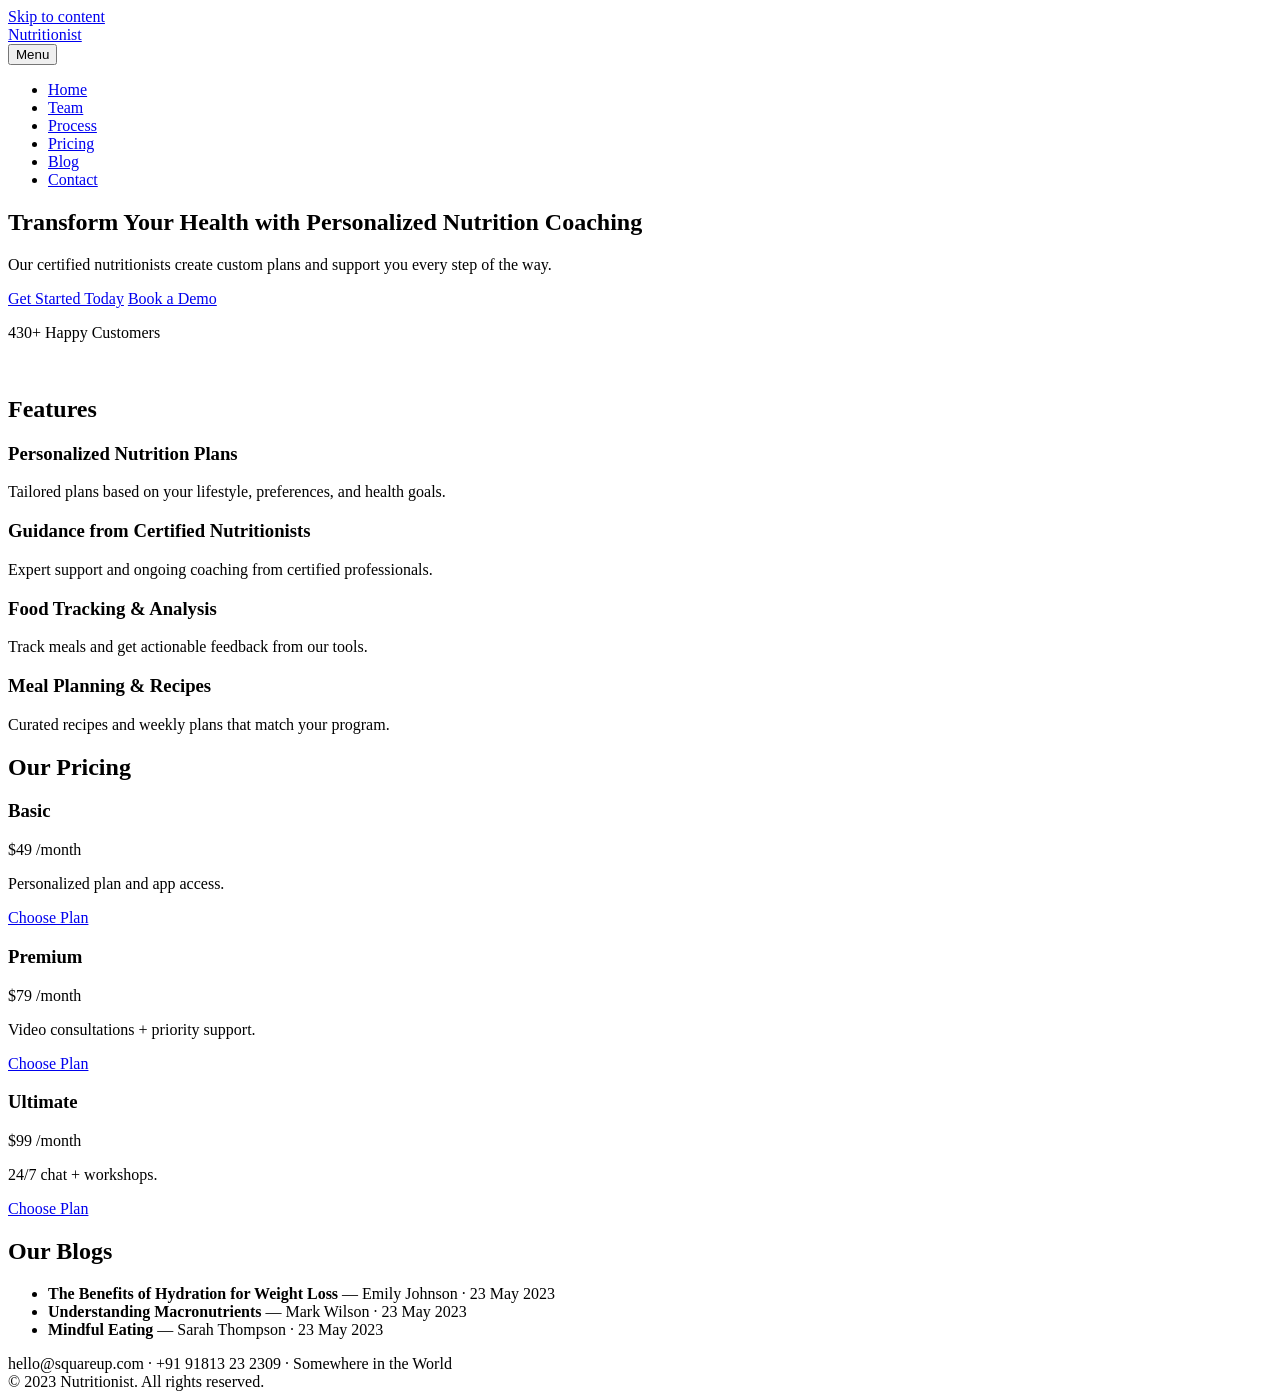
==== index.html @ 4e74ea40 "Create index.html" ====
<!doctype html>
<html lang="en">
<head>
  <meta charset="utf-8" />
  <meta name="viewport" content="width=device-width, initial-scale=1" />
  <title>Nutritionist — Home</title>
  <meta name="description" content="Personalized nutrition coaching — Transform your health with personalized plans and support." />
  <link rel="stylesheet" href="styles.css" />
  <!-- Structured data (JSON-LD) for basic organization info -->
  <script type="application/ld+json">
  {
    "@context":"https://schema.org",
    "@type":"Organization",
    "name":"Nutritionist",
    "url": ".",
    "logo": "images/home-large.jpg",
    "contactPoint": [{"@type":"ContactPoint","telephone":"+91 91813 23 2309","contactType":"customer support"}]
  }
  </script>
</head>
<body>
  <!-- Skip link for keyboard users -->
  <a class="skip-link" href="#main">Skip to content</a>

  <!-- Header / Navigation -->
  <header class="site-header" role="banner">
    <div class="container header-inner">
      <div class="brand" aria-hidden="false">
        <a href="index.html">Nutritionist</a>
      </div>

      <nav role="navigation" aria-label="Main navigation">
        <button id="nav-toggle" aria-controls="primary-nav" aria-expanded="false">Menu</button>
        <ul id="primary-nav" class="nav-list">
          <li><a href="index.html" aria-current="page">Home</a></li>
          <li><a href="team.html">Team</a></li>
          <li><a href="process.html">Process</a></li>
          <li><a href="#">Pricing</a></li>
          <li><a href="#">Blog</a></li>
          <li><a href="#">Contact</a></li>
        </ul>
      </nav>
    </div>
  </header>

  <main id="main" class="container" role="main">
    <!-- Hero -->
    <section class="hero" aria-labelledby="hero-heading">
      <div class="hero-content">
        <h1 id="hero-heading">Transform Your Health with <span class="highlight">Personalized Nutrition Coaching</span></h1>
        <p class="lead">Our certified nutritionists create custom plans and support you every step of the way.</p>
        <div class="hero-ctas">
          <a class="btn primary" href="#plans">Get Started Today</a>
          <a class="btn ghost" href="#demo">Book a Demo</a>
        </div>
        <p class="stat">430+ Happy Customers</p>
      </div>

      <!-- Responsive image: two sizes provided via srcset -->
      <figure class="hero-image" aria-hidden="true">
        <img 
          src="images/home-small.jpg" 
          srcset="images/home-small.jpg 600w, images/home-large.jpg 1200w"
          sizes="(max-width: 768px) 100vw, 50vw"
          alt="Smiling nutrition coach holding a bowl of fresh salad" />
      </figure>
    </section>

    <!-- Features grid -->
    <section id="features" class="features" aria-labelledby="features-heading">
      <h2 id="features-heading">Features</h2>
      <div class="grid features-grid">
        <article class="feature-card" aria-labelledby="f1">
          <h3 id="f1">Personalized Nutrition Plans</h3>
          <p>Tailored plans based on your lifestyle, preferences, and health goals.</p>
        </article>
        <article class="feature-card" aria-labelledby="f2">
          <h3 id="f2">Guidance from Certified Nutritionists</h3>
          <p>Expert support and ongoing coaching from certified professionals.</p>
        </article>
        <article class="feature-card" aria-labelledby="f3">
          <h3 id="f3">Food Tracking & Analysis</h3>
          <p>Track meals and get actionable feedback from our tools.</p>
        </article>
        <article class="feature-card" aria-labelledby="f4">
          <h3 id="f4">Meal Planning & Recipes</h3>
          <p>Curated recipes and weekly plans that match your program.</p>
        </article>
      </div>
    </section>

    <!-- Pricing teaser -->
    <section id="plans" class="pricing" aria-labelledby="pricing-heading">
      <h2 id="pricing-heading">Our Pricing</h2>
      <div class="grid pricing-grid">
        <div class="price-card" aria-hidden="false">
          <h3>Basic</h3>
          <p class="price">$49 <span>/month</span></p>
          <p>Personalized plan and app access.</p>
          <a class="btn" href="#">Choose Plan</a>
        </div>
        <div class="price-card featured" aria-hidden="false">
          <h3>Premium</h3>
          <p class="price">$79 <span>/month</span></p>
          <p>Video consultations + priority support.</p>
          <a class="btn primary" href="#">Choose Plan</a>
        </div>
        <div class="price-card" aria-hidden="false">
          <h3>Ultimate</h3>
          <p class="price">$99 <span>/month</span></p>
          <p>24/7 chat + workshops.</p>
          <a class="btn" href="#">Choose Plan</a>
        </div>
      </div>
    </section>

    <!-- Blog teasers (short) -->
    <section class="blog" aria-labelledby="blog-heading">
      <h2 id="blog-heading">Our Blogs</h2>
      <ul class="blog-list">
        <li><strong>The Benefits of Hydration for Weight Loss</strong> — Emily Johnson · 23 May 2023</li>
        <li><strong>Understanding Macronutrients</strong> — Mark Wilson · 23 May 2023</li>
        <li><strong>Mindful Eating</strong> — Sarah Thompson · 23 May 2023</li>
      </ul>
    </section>
  </main>

  <!-- Footer -->
  <footer class="site-footer" role="contentinfo">
    <div class="container footer-inner">
      <div>hello@squareup.com · +91 91813 23 2309 · Somewhere in the World</div>
      <div>© 2023 Nutritionist. All rights reserved.</div>
    </div>
  </footer>

  <!-- Minimal JS for mobile nav toggle — progressive enhancement & accessible -->
  <script>
    const navToggle = document.getElementById('nav-toggle');
    const nav = document.getElementById('primary-nav');
    navToggle.addEventListener('click', () => {
      const expanded = navToggle.getAttribute('aria-expanded') === 'true';
      navToggle.setAttribute('aria-expanded', String(!expanded));
      nav.classList.toggle('open');
    });
  </script>
</body>
</html>
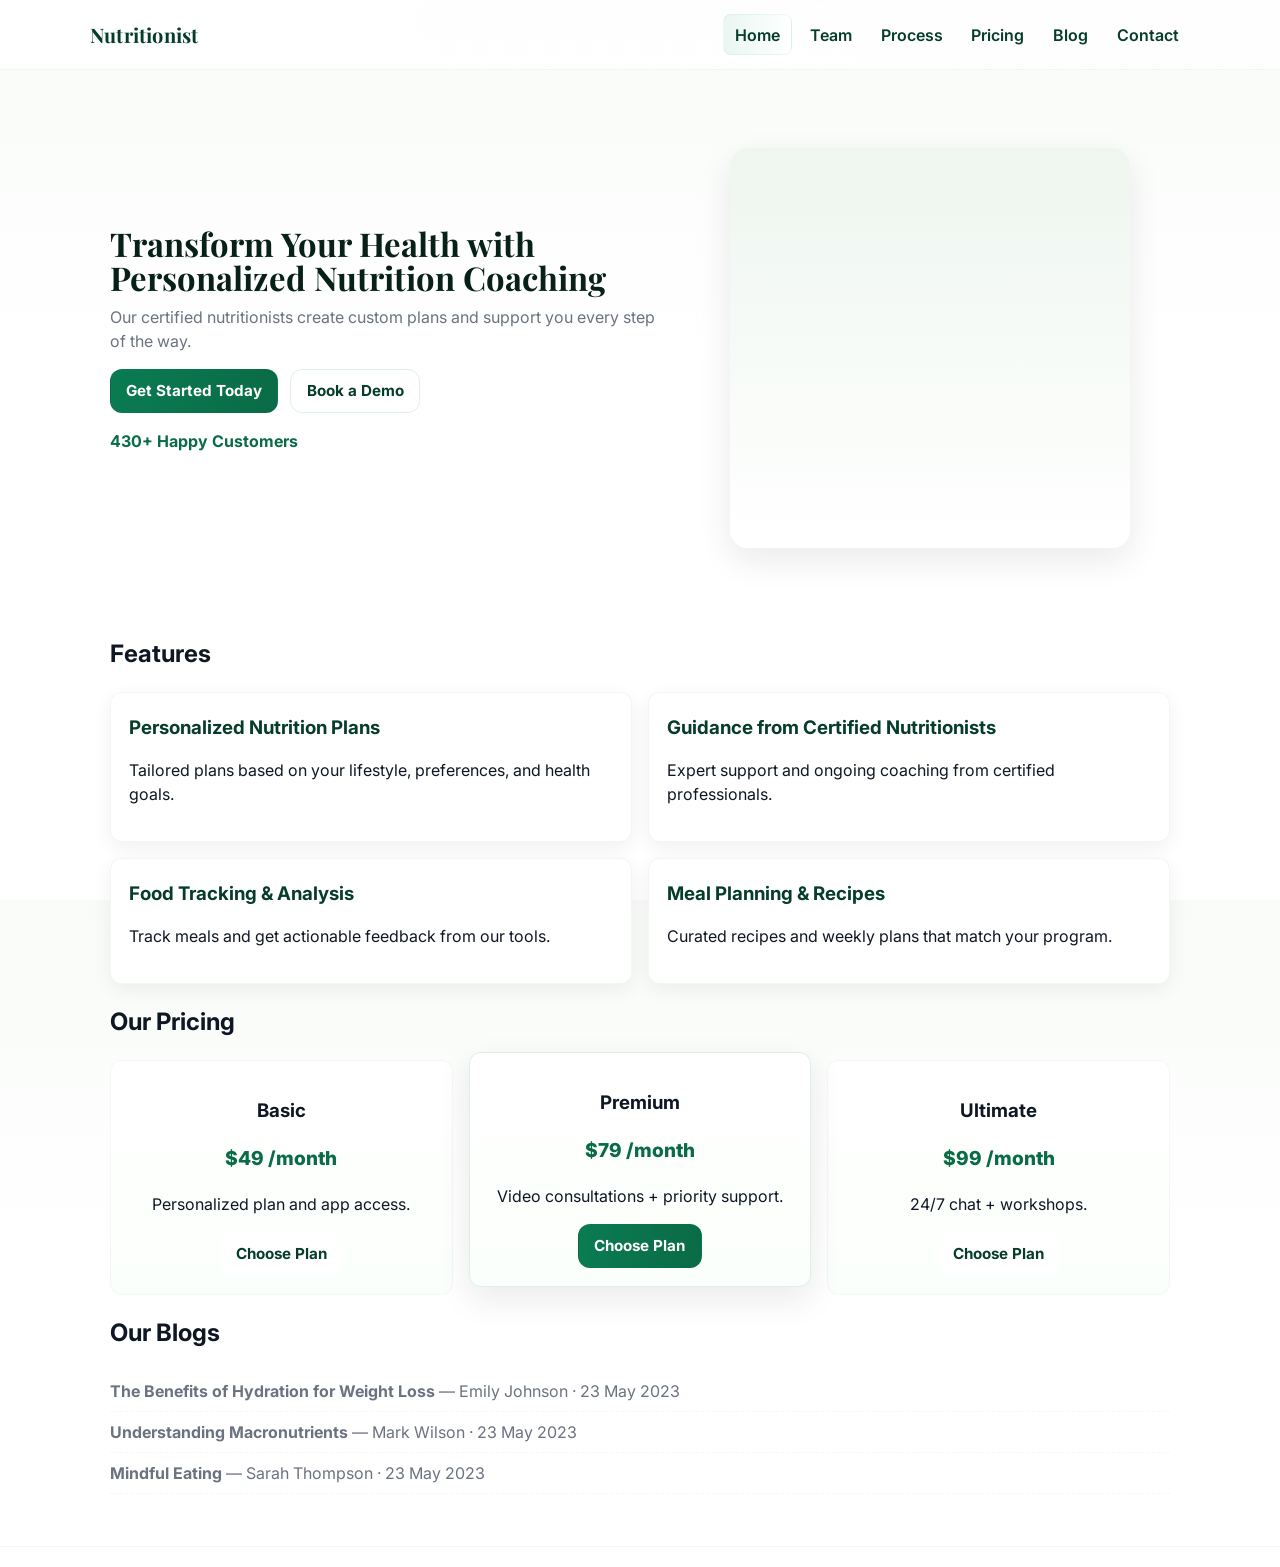
==== commit 5b8a691e: "Update index.html" ====
--- a/index.html
+++ b/index.html
@@ -5,6 +5,9 @@
   <meta name="viewport" content="width=device-width, initial-scale=1" />
   <title>Nutritionist — Home</title>
   <meta name="description" content="Personalized nutrition coaching — Transform your health with personalized plans and support." />
+   <link rel="preconnect" href="https://fonts.googleapis.com">
+  <link rel="preconnect" href="https://fonts.gstatic.com" crossorigin>
+  <link href="https://fonts.googleapis.com/css2?family=Inter:wght@300;400;600;700&family=Playfair+Display:wght@400;700&display=swap" rel="stylesheet">
   <link rel="stylesheet" href="styles.css" />
   <!-- Structured data (JSON-LD) for basic organization info -->
   <script type="application/ld+json">
@@ -59,8 +62,8 @@
       <!-- Responsive image: two sizes provided via srcset -->
       <figure class="hero-image" aria-hidden="true">
         <img 
-          src="images/home-small.jpg" 
-          srcset="images/home-small.jpg 600w, images/home-large.jpg 1200w"
+          src="images/home-small.png" 
+          srcset="images/home-small.png 600w, images/home-large.jpg 1200w"
           sizes="(max-width: 768px) 100vw, 50vw"
           alt="Smiling nutrition coach holding a bowl of fresh salad" />
       </figure>
--- a/styles.css
+++ b/styles.css
@@ -0,0 +1,213 @@
+/* styles.css - UPDATED (paste over existing file)
+   Purpose: add color, hierarchy, spacing, responsive polish,
+   accessible contrast, and two animations.
+   Fonts used: Inter (UI) + Playfair Display (display)
+*/
+
+/* -------------------- :root variables -------------------- */
+:root{
+  --bg: #f8fbf8;
+  --card: #ffffff;
+  --muted: #6b7280;
+  --accent: #0a7b52;      /* primary brand green */
+  --accent-600: #0a6b47;
+  --accent-100: #e9f7f1;
+  --accent-900: #063d2a;
+  --accent-cta: #f59e0b;  /* warm accent for subtle contrast */
+  --surface-1: #eef6ef;
+  --glass: rgba(255,255,255,0.6);
+  --shadow-1: 0 6px 20px rgba(8,20,16,0.06);
+  --shadow-2: 0 12px 34px rgba(8,20,16,0.09);
+  --max-width: 1100px;
+  --radius-lg: 14px;
+  --radius-md: 10px;
+}
+
+/* -------------------- basic reset & base -------------------- */
+*{box-sizing:border-box}
+html,body{height:100%}
+body{
+  margin:0;
+  background: linear-gradient(180deg, var(--bg), #ffffff 40%);
+  font-family: "Inter", system-ui, -apple-system, "Segoe UI", Roboto, Arial;
+  color: #0f1724;
+  -webkit-font-smoothing:antialiased;
+  -moz-osx-font-smoothing:grayscale;
+  line-height:1.5;
+  -webkit-text-size-adjust:100%;
+}
+
+/* container */
+.container{max-width:var(--max-width);margin:0 auto;padding:1.25rem}
+
+/* utility */
+.visually-hidden{position:absolute !important;height:1px;width:1px;overflow:hidden;clip:rect(1px,1px,1px,1px);white-space:nowrap}
+.skip-link{position:absolute;left:-999px;top:auto;width:1px;height:1px;overflow:hidden}
+.skip-link:focus{left:1rem;top:1rem;width:auto;height:auto;padding:.5rem .75rem;background:#111;color:#fff;border-radius:6px;z-index:9999}
+
+/* -------------------- header -------------------- */
+.site-header{
+  position:sticky;top:0;z-index:60;
+  backdrop-filter: blur(6px);
+  background: linear-gradient(90deg, rgba(255,255,255,0.85), rgba(255,255,255,0.7));
+  border-bottom: 1px solid rgba(10,20,15,0.04);
+}
+.header-inner{display:flex;align-items:center;justify-content:space-between;gap:1rem;padding:.9rem 0}
+.brand a{font-family:"Playfair Display",serif;color:var(--accent-900);font-size:1.25rem;text-decoration:none;font-weight:700;letter-spacing:0.2px}
+.brand a:focus{outline:3px solid rgba(10,123,82,0.12);border-radius:6px;padding:.1rem .25rem}
+
+/* nav */
+.nav-list{list-style:none;margin:0;padding:0;display:flex;align-items:center;gap:.4rem}
+.nav-list a{display:inline-block;padding:.45rem .7rem;color:var(--accent-900);text-decoration:none;border-radius:8px;font-weight:600}
+.nav-list a:hover, .nav-list a:focus{background:var(--accent-100);color:var(--accent-900);box-shadow:none;transform:none}
+.nav-list a[aria-current="page"]{background:linear-gradient(90deg,var(--accent-100),#fff);border:1px solid rgba(10,123,82,0.06)}
+
+/* mobile toggle */
+#nav-toggle{display:none;border:0;background:transparent;font-weight:600;padding:.45rem .6rem;border-radius:8px;cursor:pointer}
+#nav-toggle:focus{outline:3px solid rgba(10,123,82,0.12)}
+
+/* -------------------- hero -------------------- */
+.hero{
+  display:grid;
+  grid-template-columns: 1fr 480px;
+  gap:2rem;
+  align-items:center;
+  padding:2.6rem 0 3.25rem;
+  min-height:420px;
+}
+.hero-content h1{
+  font-family:"Playfair Display", serif;
+  font-size:2.05rem;
+  line-height:1.05;
+  margin:0 0 .6rem;
+  color:#072018;
+}
+.hero .lead{
+  color:var(--muted);
+  margin:0 0 1rem;
+  font-size:1rem;
+  max-width:56ch;
+}
+
+/* CTA group */
+.hero-ctas{display:flex;gap:.75rem;flex-wrap:wrap;margin:.6rem 0 0}
+.btn{
+  display:inline-flex;align-items:center;justify-content:center;gap:.5rem;
+  text-decoration:none;padding:.6rem .95rem;border-radius:12px;font-weight:700;
+  border:1px solid transparent;background:var(--card);cursor:pointer;color:var(--accent-900);
+  box-shadow:none;transition:transform .18s ease, box-shadow .18s ease, background .18s ease;
+  font-size:.95rem;
+}
+.btn:hover{transform:translateY(-4px);box-shadow:var(--shadow-1)}
+.btn.primary{background:linear-gradient(90deg,var(--accent),var(--accent-600));color:#fff}
+.btn.ghost{background:transparent;border:1px solid rgba(10,123,82,0.12);color:var(--accent-900)}
+.stat{margin-top:1rem;font-weight:700;color:var(--accent-600)}
+
+/* hero image area */
+.hero-image{display:flex;align-items:center;justify-content:center}
+.hero-image img{
+  width:100%;max-width:460px;border-radius:18px;box-shadow:var(--shadow-2);height:auto;object-fit:cover;
+  transition:transform .45s cubic-bezier(.2,.9,.3,1),filter .35s;
+  transform-origin:center center;
+  background:linear-gradient(180deg,var(--surface-1), #fff);
+}
+/* hover subtle lift (transition-based animation) */
+.hero-image img:hover{transform:translateY(-8px) rotate(-.5deg) scale(1.01);filter:brightness(1.02)}
+
+/* -------------------- grids & cards -------------------- */
+.grid{display:grid;gap:1rem}
+.features-grid{grid-template-columns:repeat(2,1fr);margin:1.2rem 0}
+.feature-card{background:var(--card);padding:1.15rem;border-radius:12px;border:1px solid rgba(6,13,8,0.04);box-shadow:var(--shadow-1)}
+.feature-card h3{margin:.2rem 0 .4rem;color:var(--accent-900)}
+
+/* pricing */
+.pricing-grid{display:grid;grid-template-columns:repeat(3,1fr);gap:1rem;margin:1.25rem 0}
+.price-card{background:linear-gradient(180deg,var(--card),#fbfffb);padding:1.1rem;border-radius:12px;border:1px solid rgba(10,20,15,0.03);text-align:center}
+.price-card .price{font-weight:800;font-size:1.2rem;color:var(--accent-600)}
+
+/* featured */
+.price-card.featured{transform:translateY(-8px);box-shadow:var(--shadow-2);border:1px solid rgba(10,123,82,0.12)}
+
+/* -------------------- team -------------------- */
+.team-members{display:grid;grid-template-columns:repeat(4,1fr);gap:1rem;margin:1.1rem 0}
+.person-card{
+  background:linear-gradient(180deg,#fff,#fcfff9);padding:1rem;border-radius:12px;border:1px solid rgba(10,20,15,0.03);
+  text-align:center;overflow:hidden;position:relative;cursor:default;
+  transition:transform .28s cubic-bezier(.2,.8,.2,1),box-shadow .28s;
+}
+.person-card:hover{transform:translateY(-8px);box-shadow:var(--shadow-2)}
+.person-card img{width:100%;height:200px;object-fit:cover;border-radius:10px;margin-bottom:.7rem}
+.person-card h3{margin:.25rem 0 .15rem;font-size:1.05rem}
+.person-card .role{color:var(--muted);font-weight:600;margin:0 0 .6rem}
+
+/* subtle entrance animation using keyframes */
+@keyframes floatUp {
+  0% { transform: translateY(12px); opacity:0; }
+  100% { transform: translateY(0); opacity:1; }
+}
+.person-card{animation: floatUp .6s ease both}
+
+/* -------------------- process / timeline -------------------- */
+.process-list{display:grid;grid-template-columns:repeat(2,1fr);gap:1rem;margin:1rem 0;padding:0}
+.process-list li{
+  background:var(--card);padding:1rem 1.1rem;border-radius:12px;border-left:6px solid var(--accent-100);
+  position:relative;box-shadow:var(--shadow-1);
+}
+.process-list li h3{margin:0 0 .3rem;color:var(--accent-900);font-weight:700}
+.process-list li::before{
+  content:attr(data-step);
+  position:absolute;left:-.9rem;top:18px;width:48px;height:48px;border-radius:50%;
+  display:flex;align-items:center;justify-content:center;background:linear-gradient(180deg,var(--accent),var(--accent-600));
+  color:#fff;font-weight:800;box-shadow:var(--shadow-1);font-size:.95rem;
+}
+
+/* small-UI blog */
+.blog-list{list-style:none;padding:0;margin:0}
+.blog-list li{padding:.5rem 0;border-bottom:1px dashed rgba(10,20,15,0.03);color:var(--muted)}
+
+/* -------------------- footer -------------------- */
+.site-footer{padding:1.25rem 0;margin-top:2rem;border-top:1px solid rgba(10,20,15,0.04);color:var(--muted);font-size:.95rem;display:flex;justify-content:space-between;gap:1rem;flex-wrap:wrap}
+.site-footer a{color:var(--accent-600);text-decoration:none}
+
+/* -------------------- responsive -------------------- */
+@media (max-width: 1000px){
+  .hero{grid-template-columns:1fr 360px;padding:2rem 0}
+  .team-members{grid-template-columns:repeat(3,1fr)}
+  .features-grid{grid-template-columns:1fr 1fr}
+  .pricing-grid{grid-template-columns:repeat(2,1fr)}
+  .process-list{grid-template-columns:1fr}
+}
+
+/* collapse to single column on small screens */
+@media (max-width: 720px){
+  .container{padding:.9rem}
+  .hero{grid-template-columns:1fr;gap:1rem;min-height:auto;padding:1.2rem 0}
+  .hero-content h1{font-size:1.5rem}
+  .hero-image{order:-1} /* show image above for mobile */
+  .features-grid{grid-template-columns:1fr}
+  .team-members{grid-template-columns:repeat(2,1fr)}
+  .pricing-grid{grid-template-columns:1fr}
+  #nav-toggle{display:inline-block}
+  .nav-list{display:none;position:absolute;right:1rem;top:64px;background:linear-gradient(180deg,#fff,#fbfff8);border:1px solid rgba(10,20,15,0.04);padding:.85rem;border-radius:12px;box-shadow:var(--shadow-2)}
+  .nav-list.open{display:flex;flex-direction:column;gap:.5rem;min-width:180px}
+  .person-card img{height:180px}
+}
+
+/* very small screens */
+@media (max-width:420px){
+  .person-card img{height:160px}
+  .hero-content h1{font-size:1.25rem}
+  .brand a{font-size:1.05rem}
+}
+
+/* -------------------- accessibility checklist comments -------------------- */
+/*
+ - Color choices use strong contrast for body text and white-on-accent CTAs.
+ - Buttons have large hit areas and visible focus outlines (via :focus on anchors & buttons).
+ - The timeline uses pseudo-element numbers for clear reading order; ensure each <li> has data-step attribute like data-step="01".
+ - Images: maintain good alt text in HTML. Use srcset (your existing code) to serve responsive images.
+ - Nav toggle is simple; keep the small JS that toggles 'open' and aria-expanded on the button (already wired in your HTML).
+*/
+
+/* -------------------- small helpers (optional) -------------------- */
+.center{display:flex;align-items:center;justify-content:center}
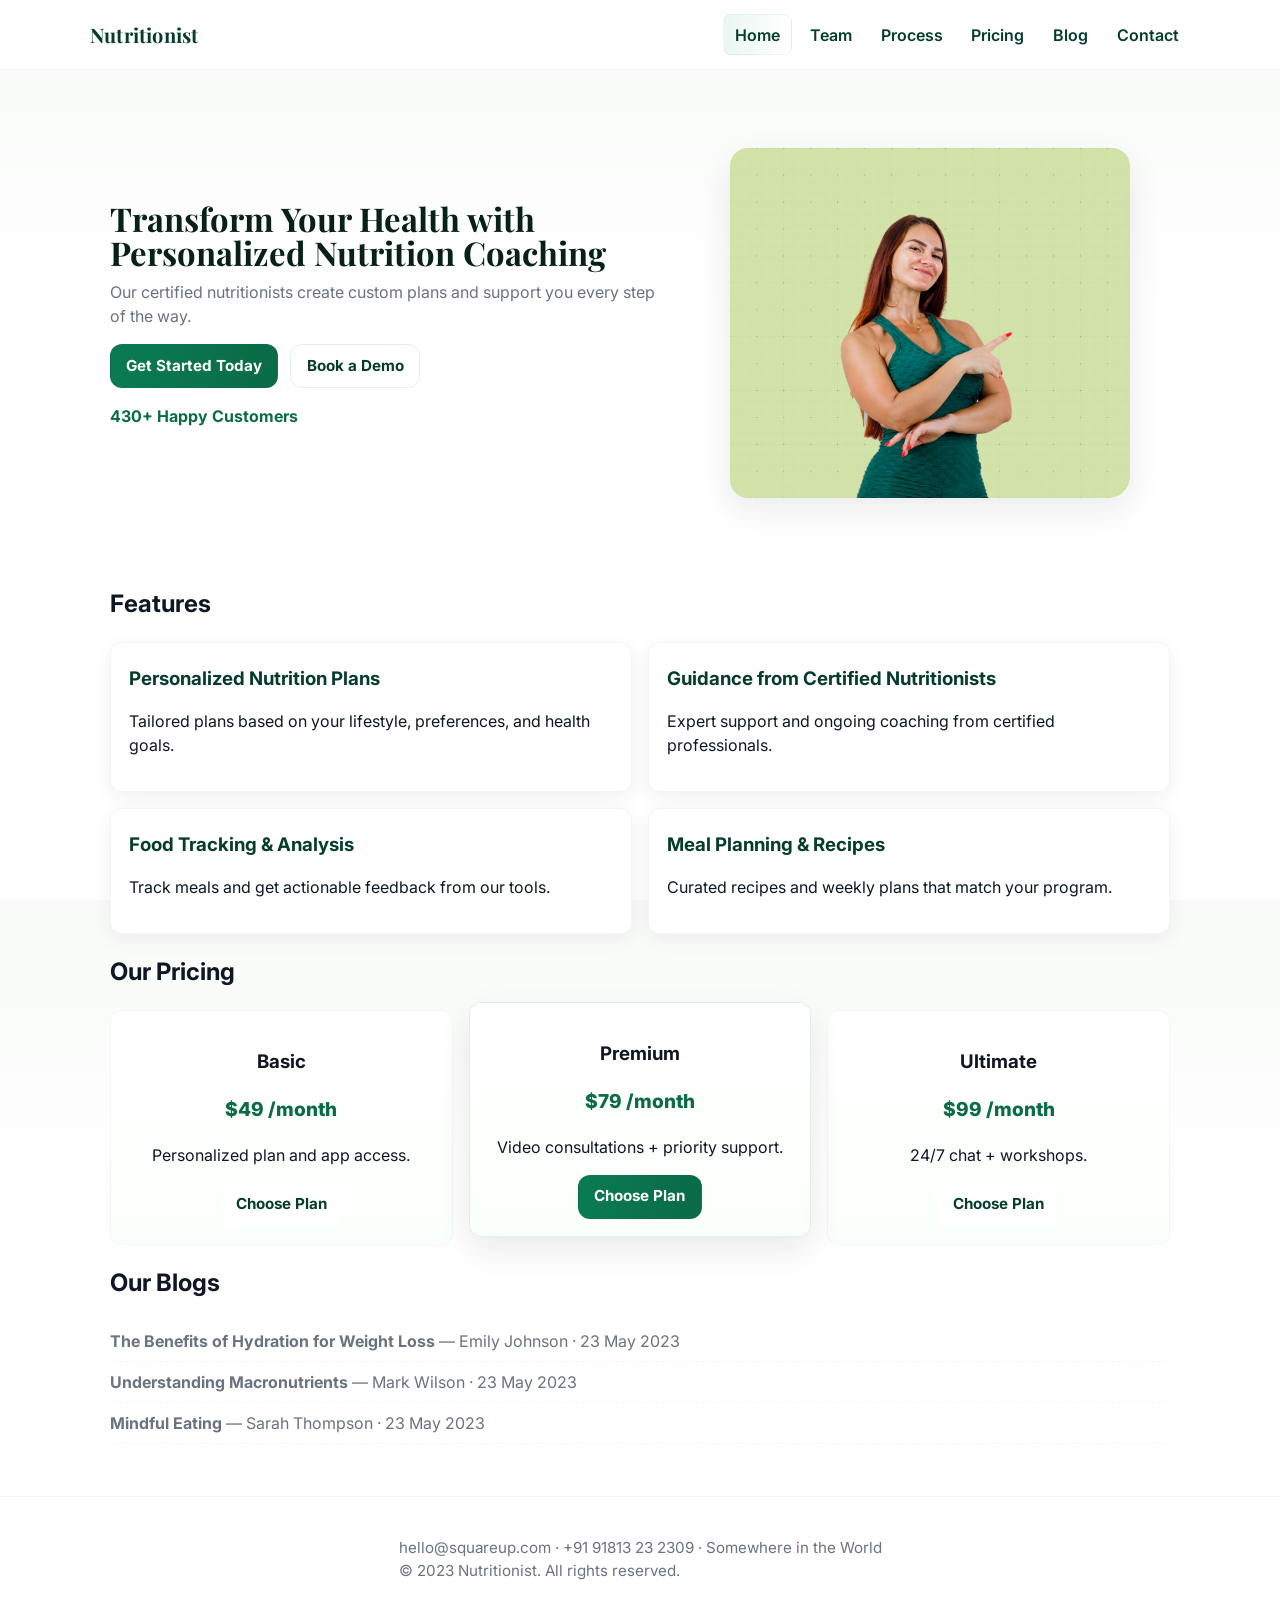
==== commit d9584953: "Update index.html" ====
--- a/index.html
+++ b/index.html
@@ -16,7 +16,7 @@
     "@type":"Organization",
     "name":"Nutritionist",
     "url": ".",
-    "logo": "images/home-large.jpg",
+    "logo": "images/home-large.png",
     "contactPoint": [{"@type":"ContactPoint","telephone":"+91 91813 23 2309","contactType":"customer support"}]
   }
   </script>
@@ -63,7 +63,7 @@
       <figure class="hero-image" aria-hidden="true">
         <img 
           src="images/home-small.png" 
-          srcset="images/home-small.png 600w, images/home-large.jpg 1200w"
+          srcset="images/home-small.png 600w, images/home-large.png 1200w"
           sizes="(max-width: 768px) 100vw, 50vw"
           alt="Smiling nutrition coach holding a bowl of fresh salad" />
       </figure>
